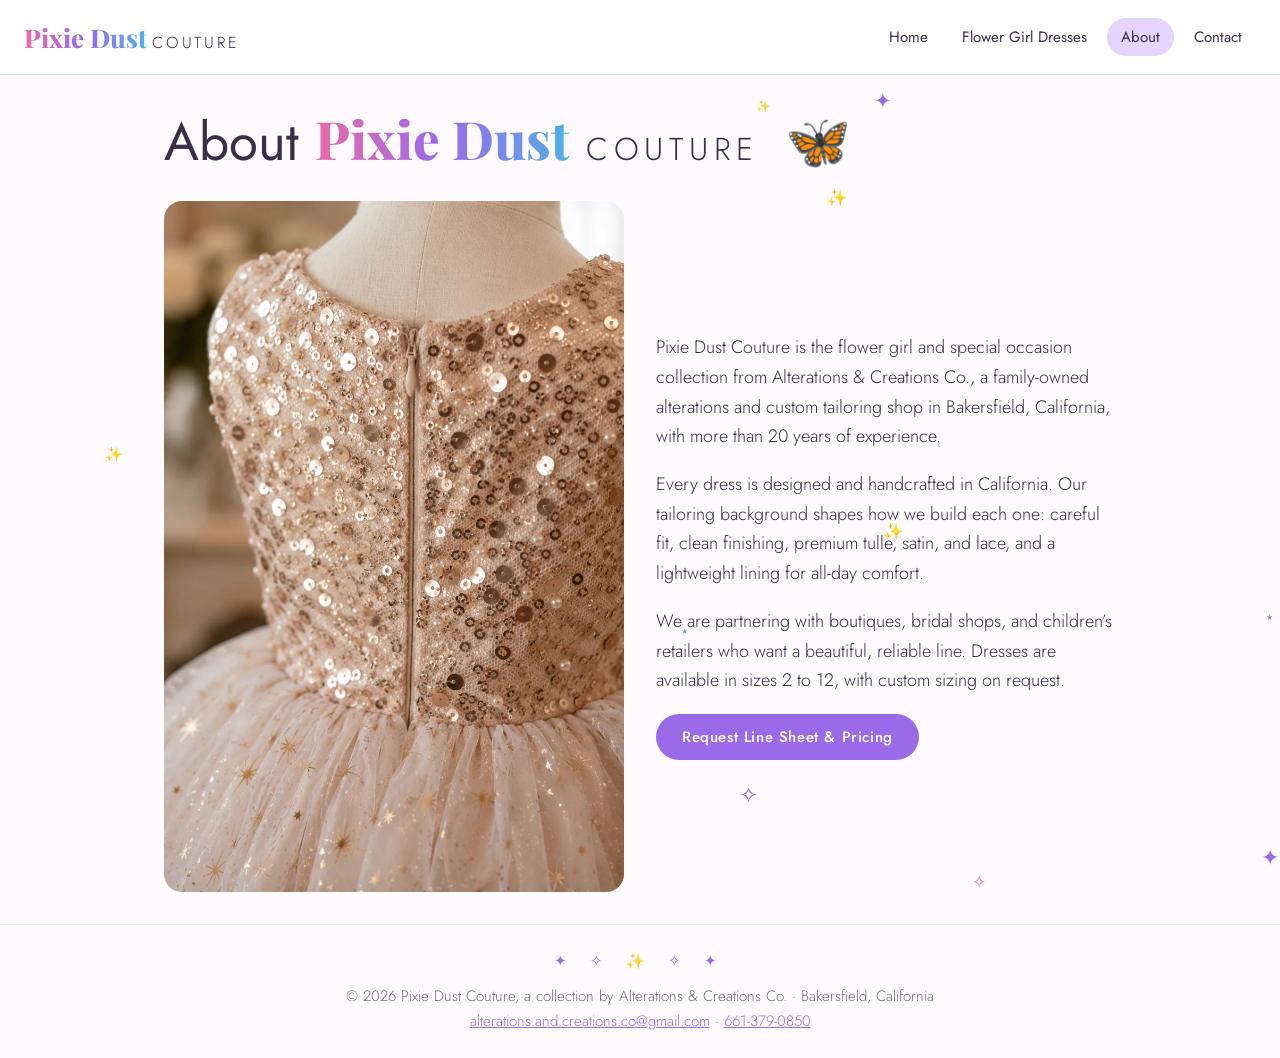
==== about/index.html @ 3b3c968f "optimized website" ====
<!DOCTYPE html><html lang="en"><head><meta charset="utf-8"><meta name="viewport" content="width=device-width, initial-scale=1, viewport-fit=cover"><title>About Pixie Dust Couture | Handmade in California</title><meta name="description" content="Pixie Dust Couture is a handmade flower girl dress line from Alterations &amp; Creations Co., a family-owned tailoring shop in Bakersfield, CA."><link rel="canonical" href="https://pixiedustcouture.com/about/"><meta property="og:type" content="website"><meta property="og:site_name" content="Pixie Dust Couture"><meta property="og:title" content="About Pixie Dust Couture | Handmade in California"><meta property="og:description" content="Pixie Dust Couture is a handmade flower girl dress line from Alterations &amp; Creations Co., a family-owned tailoring shop in Bakersfield, CA."><meta property="og:url" content="https://pixiedustcouture.com/about/"><meta property="og:image" content="https://pixiedustcouture.com/images/pink-butterfly-tulle-flower-girl-gown-1.webp"><meta name="twitter:card" content="summary_large_image"><script type="application/ld+json">{"@context": "https://schema.org", "@type": "Organization", "name": "Pixie Dust Couture", "url": "https://pixiedustcouture.com/", "email": "alterations.and.creations.co@gmail.com", "telephone": "+16613790850", "description": "Handmade wholesale flower girl dresses for retailers.", "parentOrganization": {"@type": "Organization", "name": "Alterations & Creations Co.", "url": "https://www.alterationsandcreationsco.com"}, "address": {"@type": "PostalAddress", "addressLocality": "Bakersfield", "addressRegion": "CA", "addressCountry": "US"}}</script><link rel="preconnect" href="https://fonts.googleapis.com"><link rel="stylesheet" href="https://fonts.googleapis.com/css2?family=Playfair+Display:wght@800&family=Jost:wght@300;400;500&display=swap"><link rel="stylesheet" href="/style.css"></head><body data-page="about"><header><a class="logo" href="/"><span class="pd">Pixie Dust</span><span class="co">Couture</span></a><nav aria-label="Main navigation"><a href="/" data-v="home">Home</a><a href="/dresses/" data-v="dresses">Flower Girl Dresses</a><a href="/about/" data-v="about">About</a><a href="/contact/" data-v="contact">Contact</a></nav></header><main><h1>About <span class="pd">Pixie Dust</span> <span class="co" style="font-size:.6em">Couture</span> <span class="fy" aria-hidden="true">🦋</span></h1><div class="two"><img class="" src="/images/champagne-sequin-flower-girl-dress-4.webp" alt="Close-up of champagne sequin bodice and star-print tulle on a dress form" width="865" height="1300" loading="lazy"><div><p>Pixie Dust Couture is the flower girl and special occasion collection from Alterations &amp; Creations Co., a family-owned alterations and custom tailoring shop in Bakersfield, California, with more than 20 years of experience.</p><p>Every dress is designed and handcrafted in California. Our tailoring background shapes how we build each one: careful fit, clean finishing, premium tulle, satin, and lace, and a lightweight lining for all-day comfort.</p><p>We are partnering with boutiques, bridal shops, and children’s retailers who want a beautiful, reliable line. Dresses are available in sizes 2 to 12, with custom sizing on request.</p><p><a class="btn" href="/contact/">Request Line Sheet &amp; Pricing</a></p></div></div></main><footer><div class="div" aria-hidden="true" style="margin:0 0 10px">✦ ✧ ✨ ✧ ✦</div>&copy; 2026 Pixie Dust Couture, a collection by Alterations &amp; Creations Co. &middot; Bakersfield, California<br><a href="mailto:alterations.and.creations.co@gmail.com">alterations.and.creations.co@gmail.com</a> &middot; <a href="tel:+16613790850">661-379-0850</a></footer><script src="/site.js"></script></body></html>
---- style.css ----
:root{--bg:#fffafd;--surface:#fff;--text:#3a2f4a;--muted:#766b86;--line:#efe4f2;--p1:#ffd6e8;--p2:#e4d4ff;--p3:#cdeeff;--p4:#d4f5e4;--p5:#fff0c9;--g1:#e96aa6;--g2:#9a6ae9;--g3:#4fb0e8;--btn:#9a6ae9;--btn-text:#fff;color-scheme:light}
@media(prefers-color-scheme:dark){:root{--bg:#1b1624;--surface:#251e30;--text:#f6eefb;--muted:#bfb2cc;--line:#3a3048;--p1:#4a2a3d;--p2:#3a2d58;--p3:#25405a;--p4:#264a3c;--p5:#52472a;--g1:#ff8cc3;--g2:#b794ff;--g3:#6fcbff;--btn:#b794ff;--btn-text:#1b1624;color-scheme:dark}}
:root{box-sizing:border-box;padding-top:env(safe-area-inset-top,0px);padding-bottom:env(safe-area-inset-bottom,0px)}
*,*::before,*::after{box-sizing:inherit}
body{margin:0;background:var(--bg);color:var(--text);font:300 18px/1.65 Jost,"Helvetica Neue",Arial,sans-serif}
h1,h2,h3{font-weight:400;line-height:1.2;margin:0 0 .5em}h1{font-size:clamp(2rem,6vw,3.3rem)}h2{font-size:1.8rem}h3{font-size:1.2rem;font-weight:500}
a{color:var(--g2)}
.pd{font-family:"Playfair Display",Georgia,serif;font-weight:800;background:linear-gradient(90deg,var(--g1),var(--g2),var(--g3));-webkit-background-clip:text;background-clip:text;color:transparent;-webkit-text-fill-color:transparent}
.co{font-weight:300;letter-spacing:.18em;text-transform:uppercase}
.sr{position:absolute;width:1px;height:1px;overflow:hidden;clip:rect(0 0 0 0);white-space:nowrap}
header{display:flex;flex-wrap:wrap;align-items:center;justify-content:space-between;gap:12px;padding:16px 24px;border-bottom:1px solid var(--line);background:var(--surface)}
.logo{text-decoration:none;color:var(--text);white-space:nowrap}.logo .pd{font-size:1.6rem}.logo .co{font-size:1rem;margin-left:.3em}
nav{display:flex;gap:6px;flex-wrap:wrap}nav a{font:400 15px Jost,sans-serif;padding:8px 14px;border-radius:20px;text-decoration:none;color:var(--text)}nav a.on{background:var(--p2)}
main{max-width:1000px;margin:0 auto;padding:32px 24px}
.view{display:none}.view.on{display:block}
.hero{position:relative;overflow:hidden;background:linear-gradient(135deg,var(--p1),var(--p2) 50%,var(--p3));border-radius:22px;padding:56px 28px;text-align:center}
.hero>:not(.deco){position:relative;z-index:1}
.hero h1 .pd{font-size:1.25em;display:block}.hero h1 .co{display:block;font-size:.55em;margin-top:.2em}
.hero p{max-width:580px;margin:14px auto 26px}
.btn{display:inline-block;border:0;cursor:pointer;background:var(--btn);color:var(--btn-text);padding:12px 26px;border-radius:28px;font:500 15px Jost,sans-serif;text-decoration:none;letter-spacing:.04em;transition:box-shadow .25s}.btn:hover{box-shadow:0 0 18px var(--g1)}
.grid{display:grid;grid-template-columns:repeat(auto-fit,minmax(220px,1fr));gap:20px;margin:28px 0}
.card{display:block;background:var(--surface);border:1px solid var(--line);border-radius:16px;overflow:hidden;text-decoration:none;color:var(--text);transition:transform .25s}.card:hover{transform:translateY(-4px) rotate(-.6deg)}
.card .body{padding:16px}.card p{margin:.3em 0;color:var(--muted);font-size:15px}
.ph img{width:100%;height:300px;object-fit:cover;object-position:top;display:block}
.pt{border-radius:16px;padding:20px}.pt p{margin:.3em 0}
.tag{font:500 12px Jost,sans-serif;color:var(--g2);text-transform:uppercase;letter-spacing:.1em}
.dress{display:grid;grid-template-columns:repeat(auto-fit,minmax(300px,1fr));gap:28px;margin:44px 0;scroll-margin-top:20px}
.gal .main{width:100%;height:auto;border-radius:16px;display:block;background:var(--p1)}
.th{display:flex;gap:8px;margin-top:10px;flex-wrap:wrap}.tb{border:2px solid var(--line);border-radius:10px;padding:0;background:none;cursor:pointer;width:62px;height:62px;overflow:hidden}.tb img{width:100%;height:100%;object-fit:cover;display:block}
.info ul{padding-left:1.2em;margin:.5em 0}.info li{margin:.2em 0}.meta{color:var(--muted);font-size:16px}
.two{display:grid;grid-template-columns:repeat(auto-fit,minmax(280px,1fr));gap:32px;align-items:center}.two img{width:100%;height:auto;border-radius:18px}
dl{display:grid;grid-template-columns:auto 1fr;gap:8px 20px}dt{font-weight:500}dd{margin:0;color:var(--muted)}
form{display:grid;gap:14px;max-width:560px}label{display:grid;gap:4px;font-size:16px}
input,textarea{font:300 17px Jost,sans-serif;padding:10px 12px;border:1px solid var(--line);border-radius:10px;background:var(--surface);color:var(--text)}
.div{text-align:center;letter-spacing:.6em;color:var(--g2);margin:34px 0 8px}
.deco{position:absolute;z-index:0;pointer-events:none;line-height:1;animation:float 6s ease-in-out infinite}
.deco.s{color:var(--g1);animation:twinkle 2.4s ease-in-out infinite}
.fy{display:inline-block;animation:float 5s ease-in-out infinite;margin-left:.2em}
@keyframes float{0%,100%{transform:translateY(0) rotate(-4deg)}50%{transform:translateY(-14px) rotate(4deg)}}
@keyframes twinkle{0%,100%{opacity:.25;transform:scale(.7)}50%{opacity:1;transform:scale(1.2)}}
#stars{position:fixed;inset:0;pointer-events:none;z-index:0;overflow:hidden}#stars i{position:absolute;font-style:normal;animation:twinkle 3s ease-in-out infinite}
header,main,footer{position:relative;z-index:1}
.trail{position:fixed;pointer-events:none;z-index:50;font-size:16px;animation:fade .9s ease-out forwards}
@keyframes fade{to{opacity:0;transform:translateY(18px) scale(.3) rotate(90deg)}}
footer{border-top:1px solid var(--line);padding:24px;text-align:center;font-size:15px;color:var(--muted)}
@media(prefers-reduced-motion:reduce){.deco,.fy,#stars i{animation:none}.card{transition:none}}
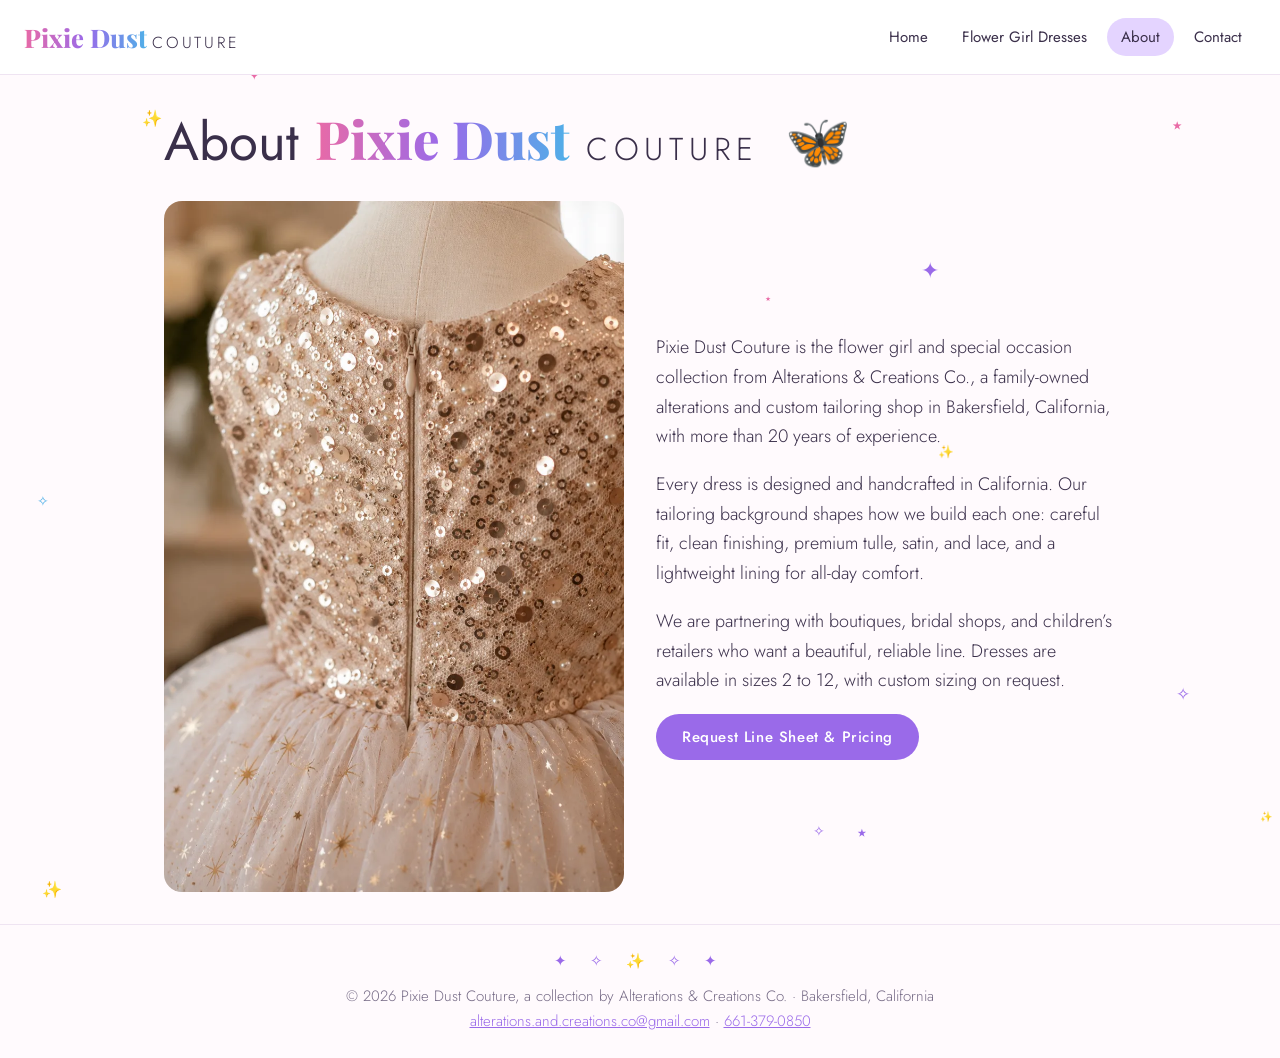
==== commit 42d4e2d4: "fix the index css" ====
--- a/about/index.html
+++ b/about/index.html
@@ -1 +1 @@
-<!DOCTYPE html><html lang="en"><head><meta charset="utf-8"><meta name="viewport" content="width=device-width, initial-scale=1, viewport-fit=cover"><title>About Pixie Dust Couture | Handmade in California</title><meta name="description" content="Pixie Dust Couture is a handmade flower girl dress line from Alterations &amp; Creations Co., a family-owned tailoring shop in Bakersfield, CA."><link rel="canonical" href="https://pixiedustcouture.com/about/"><meta property="og:type" content="website"><meta property="og:site_name" content="Pixie Dust Couture"><meta property="og:title" content="About Pixie Dust Couture | Handmade in California"><meta property="og:description" content="Pixie Dust Couture is a handmade flower girl dress line from Alterations &amp; Creations Co., a family-owned tailoring shop in Bakersfield, CA."><meta property="og:url" content="https://pixiedustcouture.com/about/"><meta property="og:image" content="https://pixiedustcouture.com/images/pink-butterfly-tulle-flower-girl-gown-1.webp"><meta name="twitter:card" content="summary_large_image"><script type="application/ld+json">{"@context": "https://schema.org", "@type": "Organization", "name": "Pixie Dust Couture", "url": "https://pixiedustcouture.com/", "email": "alterations.and.creations.co@gmail.com", "telephone": "+16613790850", "description": "Handmade wholesale flower girl dresses for retailers.", "parentOrganization": {"@type": "Organization", "name": "Alterations & Creations Co.", "url": "https://www.alterationsandcreationsco.com"}, "address": {"@type": "PostalAddress", "addressLocality": "Bakersfield", "addressRegion": "CA", "addressCountry": "US"}}</script><link rel="preconnect" href="https://fonts.googleapis.com"><link rel="stylesheet" href="https://fonts.googleapis.com/css2?family=Playfair+Display:wght@800&family=Jost:wght@300;400;500&display=swap"><link rel="stylesheet" href="/style.css"></head><body data-page="about"><header><a class="logo" href="/"><span class="pd">Pixie Dust</span><span class="co">Couture</span></a><nav aria-label="Main navigation"><a href="/" data-v="home">Home</a><a href="/dresses/" data-v="dresses">Flower Girl Dresses</a><a href="/about/" data-v="about">About</a><a href="/contact/" data-v="contact">Contact</a></nav></header><main><h1>About <span class="pd">Pixie Dust</span> <span class="co" style="font-size:.6em">Couture</span> <span class="fy" aria-hidden="true">🦋</span></h1><div class="two"><img class="" src="/images/champagne-sequin-flower-girl-dress-4.webp" alt="Close-up of champagne sequin bodice and star-print tulle on a dress form" width="865" height="1300" loading="lazy"><div><p>Pixie Dust Couture is the flower girl and special occasion collection from Alterations &amp; Creations Co., a family-owned alterations and custom tailoring shop in Bakersfield, California, with more than 20 years of experience.</p><p>Every dress is designed and handcrafted in California. Our tailoring background shapes how we build each one: careful fit, clean finishing, premium tulle, satin, and lace, and a lightweight lining for all-day comfort.</p><p>We are partnering with boutiques, bridal shops, and children’s retailers who want a beautiful, reliable line. Dresses are available in sizes 2 to 12, with custom sizing on request.</p><p><a class="btn" href="/contact/">Request Line Sheet &amp; Pricing</a></p></div></div></main><footer><div class="div" aria-hidden="true" style="margin:0 0 10px">✦ ✧ ✨ ✧ ✦</div>&copy; 2026 Pixie Dust Couture, a collection by Alterations &amp; Creations Co. &middot; Bakersfield, California<br><a href="mailto:alterations.and.creations.co@gmail.com">alterations.and.creations.co@gmail.com</a> &middot; <a href="tel:+16613790850">661-379-0850</a></footer><script src="/site.js"></script></body></html>+<!DOCTYPE html><html lang="en"><head><meta charset="utf-8"><meta name="viewport" content="width=device-width, initial-scale=1, viewport-fit=cover"><title>About Pixie Dust Couture | Handmade in California</title><meta name="description" content="Pixie Dust Couture is a handmade flower girl dress line from Alterations &amp; Creations Co., a family-owned tailoring shop in Bakersfield, CA."><link rel="canonical" href="https://pixiedustcouture.com/about/"><meta property="og:type" content="website"><meta property="og:site_name" content="Pixie Dust Couture"><meta property="og:title" content="About Pixie Dust Couture | Handmade in California"><meta property="og:description" content="Pixie Dust Couture is a handmade flower girl dress line from Alterations &amp; Creations Co., a family-owned tailoring shop in Bakersfield, CA."><meta property="og:url" content="https://pixiedustcouture.com/about/"><meta property="og:image" content="https://pixiedustcouture.com/images/pink-butterfly-tulle-flower-girl-gown-1.webp"><meta name="twitter:card" content="summary_large_image"><script type="application/ld+json">{"@context": "https://schema.org", "@type": "Organization", "name": "Pixie Dust Couture", "url": "https://pixiedustcouture.com/", "email": "alterations.and.creations.co@gmail.com", "telephone": "+16613790850", "description": "Handmade wholesale flower girl dresses for retailers.", "parentOrganization": {"@type": "Organization", "name": "Alterations & Creations Co.", "url": "https://www.alterationsandcreationsco.com"}, "address": {"@type": "PostalAddress", "addressLocality": "Bakersfield", "addressRegion": "CA", "addressCountry": "US"}}</script><link rel="preconnect" href="https://fonts.googleapis.com"><link rel="stylesheet" href="https://fonts.googleapis.com/css2?family=Playfair+Display:wght@800&family=Jost:wght@300;400;500&display=swap"><link rel="stylesheet" href="../style.css"></head><body data-page="about"><header><a class="logo" href="../"><span class="pd">Pixie Dust</span><span class="co">Couture</span></a><nav aria-label="Main navigation"><a href="../" data-v="home">Home</a><a href="../dresses/" data-v="dresses">Flower Girl Dresses</a><a href="../about/" data-v="about">About</a><a href="../contact/" data-v="contact">Contact</a></nav></header><main><h1>About <span class="pd">Pixie Dust</span> <span class="co" style="font-size:.6em">Couture</span> <span class="fy" aria-hidden="true">🦋</span></h1><div class="two"><img class="" src="../images/champagne-sequin-flower-girl-dress-4.webp" alt="Close-up of champagne sequin bodice and star-print tulle on a dress form" width="865" height="1300" loading="lazy"><div><p>Pixie Dust Couture is the flower girl and special occasion collection from Alterations &amp; Creations Co., a family-owned alterations and custom tailoring shop in Bakersfield, California, with more than 20 years of experience.</p><p>Every dress is designed and handcrafted in California. Our tailoring background shapes how we build each one: careful fit, clean finishing, premium tulle, satin, and lace, and a lightweight lining for all-day comfort.</p><p>We are partnering with boutiques, bridal shops, and children’s retailers who want a beautiful, reliable line. Dresses are available in sizes 2 to 12, with custom sizing on request.</p><p><a class="btn" href="../contact/">Request Line Sheet &amp; Pricing</a></p></div></div></main><footer><div class="div" aria-hidden="true" style="margin:0 0 10px">✦ ✧ ✨ ✧ ✦</div>&copy; 2026 Pixie Dust Couture, a collection by Alterations &amp; Creations Co. &middot; Bakersfield, California<br><a href="mailto:alterations.and.creations.co@gmail.com">alterations.and.creations.co@gmail.com</a> &middot; <a href="tel:+16613790850">661-379-0850</a></footer><script src="../site.js"></script></body></html>
